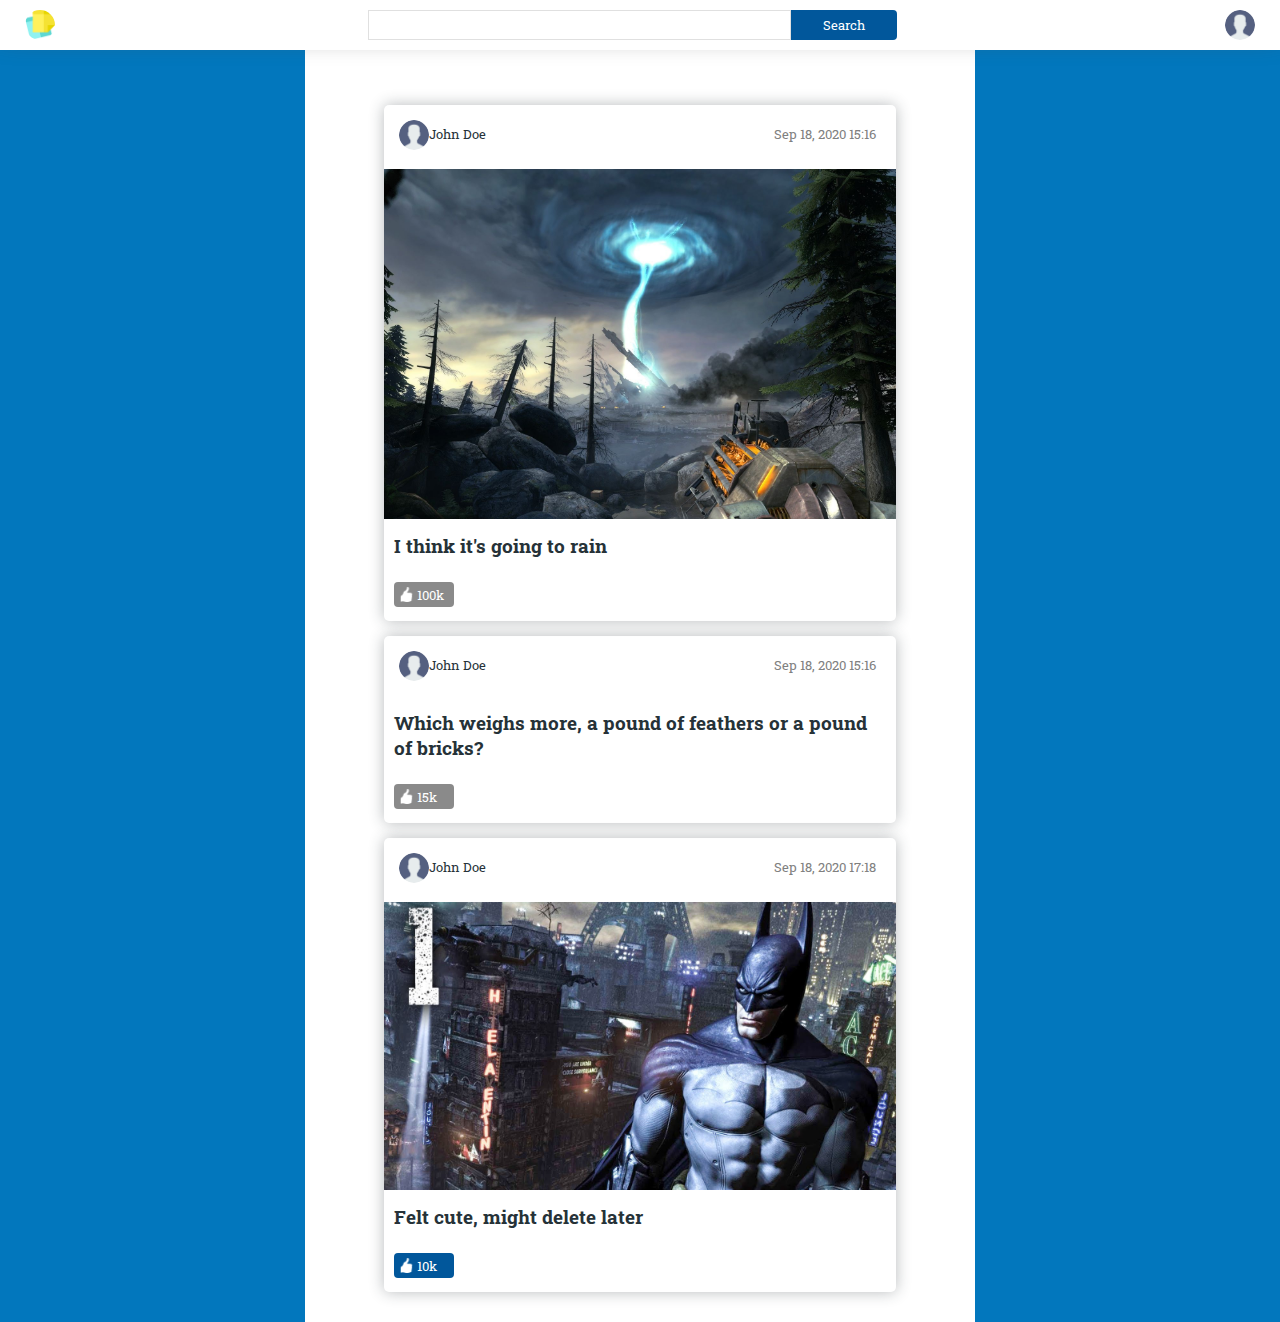
==== hw2/index.html @ a75a6961 "Proposed organization into directories" ====
<!DOCTYPE html>
<html lang="en" dir="ltr">
  <head>
    <meta charset="utf-8">
    <link href="https://fonts.googleapis.com/css2?family=Roboto+Slab&display=swap" rel="stylesheet">
    <link rel="stylesheet" href="res/css/style.css">
    <title>postIt! Just Post It</title>
  </head>
  <body>
    <header>
      <nav>
        <div class="logo-container">
          <img src="res/images/logo.png" alt="postIt">
        </div>
        <div class="search-container">
          <input type="text" name="search"><button type="button">Search</button>
        </div>
        <div class="avatar-container">
          <img src="res/images/avatar.png" class="avatar" alt="Me">
        </div>
      </nav>
    </header>
    <section class="main-container">
      <div class="post">
        <div class="post-author">
          <span class="post-author-info">
            <img src="res/images/avatar.png" alt="Post author">
            <small>John Doe</small>
          </span>
          <small>Sep 18, 2020 15:16</small>
        </div>
        <div class="post-image">
          <img src="res/images/posts/1.jpg" alt="">
        </div>
        <div class="post-title">
          <h3>I think it's going to rain</h3>
        </div>
        <div class="post-actions">
          <button type="button" name="like" class="like-button">100k</button>
        </div>
      </div>

      <div class="post">
        <div class="post-author">
          <span class="post-author-info">
            <img src="res/images/avatar.png" alt="Post author">
            <small>John Doe</small>
          </span>
          <small>Sep 18, 2020 15:16</small>
        </div>
        <div class="post-title">
          <h3>Which weighs more, a pound of feathers or a pound of bricks?</h3>
        </div>
        <div class="post-actions">
          <button type="button" name="like" class="like-button">15k</button>
        </div>
      </div>

      <div class="post">
        <div class="post-author">
          <span class="post-author-info">
            <img src="res/images/avatar.png" alt="Post author">
            <small>John Doe</small>
          </span>
          <small>Sep 18, 2020 17:18</small>
        </div>
        <div class="post-image">
          <img src="res/images/posts/2.jpg" alt="">
        </div>
        <div class="post-title">
          <h3>Felt cute, might delete later</h3>
        </div>
        <div class="post-actions">
          <button type="button" name="like" class="like-button liked">10k</button>
        </div>
      </div>

    </section>
  </body>
</html>
---- hw2/res/css/style.css ----
* {
    font-family: 'Roboto Slab', serif;
    outline: none;
}

html, body {
    margin: 0;
    padding: 0;
    width: 100%;
    height: 100%;
}

body {
    background-color: #0277bd;
    color: #263238;
}

a {
    color: #40c4ff;
}

.login-page {
    width: 100%;
    height: 100%;
    display: flex;
    justify-content: center;
    align-items: center;
}

#login-container {
    background-image: url(../images/logo.png);
    background-size: 20% auto;
    background-repeat: no-repeat;
    background-position: 15px 15px;
    min-width: 25%;
    padding: 45px 45px;
    background-color: #ffffff;
    box-shadow: 0 0 15px rgba(38, 50, 56, 0.33);
    text-align: center;
}

#login-container form div > input {
    padding: 8px 16px;
    margin: 4px 0;
}

button {
    padding: 8px 16px;
    margin: 4px 0;
    color: #ffffff;
    background-color: #01579b;
    border: none;
    border-radius: 4px;
}

button:hover {
    box-shadow: 0 0 5px rgba(38, 50, 56, 0.7);
    cursor: pointer;
}

header {
    position: fixed;
    width: 100%;
    top: 0;
    z-index: 1;
}

header:hover {
    box-shadow: 0 -20px 30px #4d4d4d;
}

nav {
    display: flex;
    background-color: #ffffff;
    align-items: center;
}

nav div {
    height: 30px;
    flex-grow: 4;
    padding: 10px;
}

nav div img {
    height: 100%;
    width: 30px;
    margin-left: 15px;
    border-radius: 100%;
    object-fit: cover;
    object-position: top center;
}

nav div.search-container > input {
    box-sizing: border-box;
    height: 30px;
    width: 80%;
    margin: 0;
    padding: 5px;
    border: 1px solid #e0e0e0;
}

nav div.search-container > button {
    height: 30px;
    width: 20%;
    margin: 0;
    padding: 5px;
    border-top-left-radius: 0;
    border-bottom-left-radius: 0;
}

nav div.avatar-container {
    margin-right: 15px;
    text-align: right;
}

.main-container {
    width: 50%;
    min-height: 100%;
    margin: auto auto;
    padding: 90px 15px 15px 15px;
    background-color: #ffffff;
}

.post {
    width: 80%;
    margin: 15px auto;
    box-shadow: 0 0 15px rgba(38, 50, 56, 0.33);
    border-radius: 5px;
}

.post .post-author {
    padding: 10px;
}

.post .post-author::after {
    content: "";
    display: block;
    clear: both;
}

.post .post-author .post-author-info {
    float: left;
    position: relative;
    width: 50%;
}

.post .post-author .post-author-info img {
    width: 30px;
    height: 30px;
    border-radius: 100%;
    object-fit: cover;
    object-position: top;
    margin: 5px;
}

.post .post-author .post-author-info small {
    position: absolute;
    top: 10px;
    left: 35px;
}

.post .post-author .post-author-info + small {
    float: right;
    color: grey;
    padding: 10px;
}

.post .post-image img {
    width: 100%;
    min-height: 150px;
    max-height: 350px;
    object-fit: cover;
    object-position: top center;
}

.post .post-title {
    padding: 10px;
}

.post .post-title h3 {
    display: inline;
}

.post .post-title ~ .post-actions {
    padding: 10px;
}

.like-button {
    background-image: url(../images/like.png);
    background-size: 15px;
    background-repeat: no-repeat;
    background-position: 5px center;
    background-color: #8a8a8a;
    width: 60px;
    height: 25px;
    padding-left: 23px;
    line-height: 10px;
    text-align: left;
    border: none;
}

.like-button.liked {
    background-color: #01579b;
}
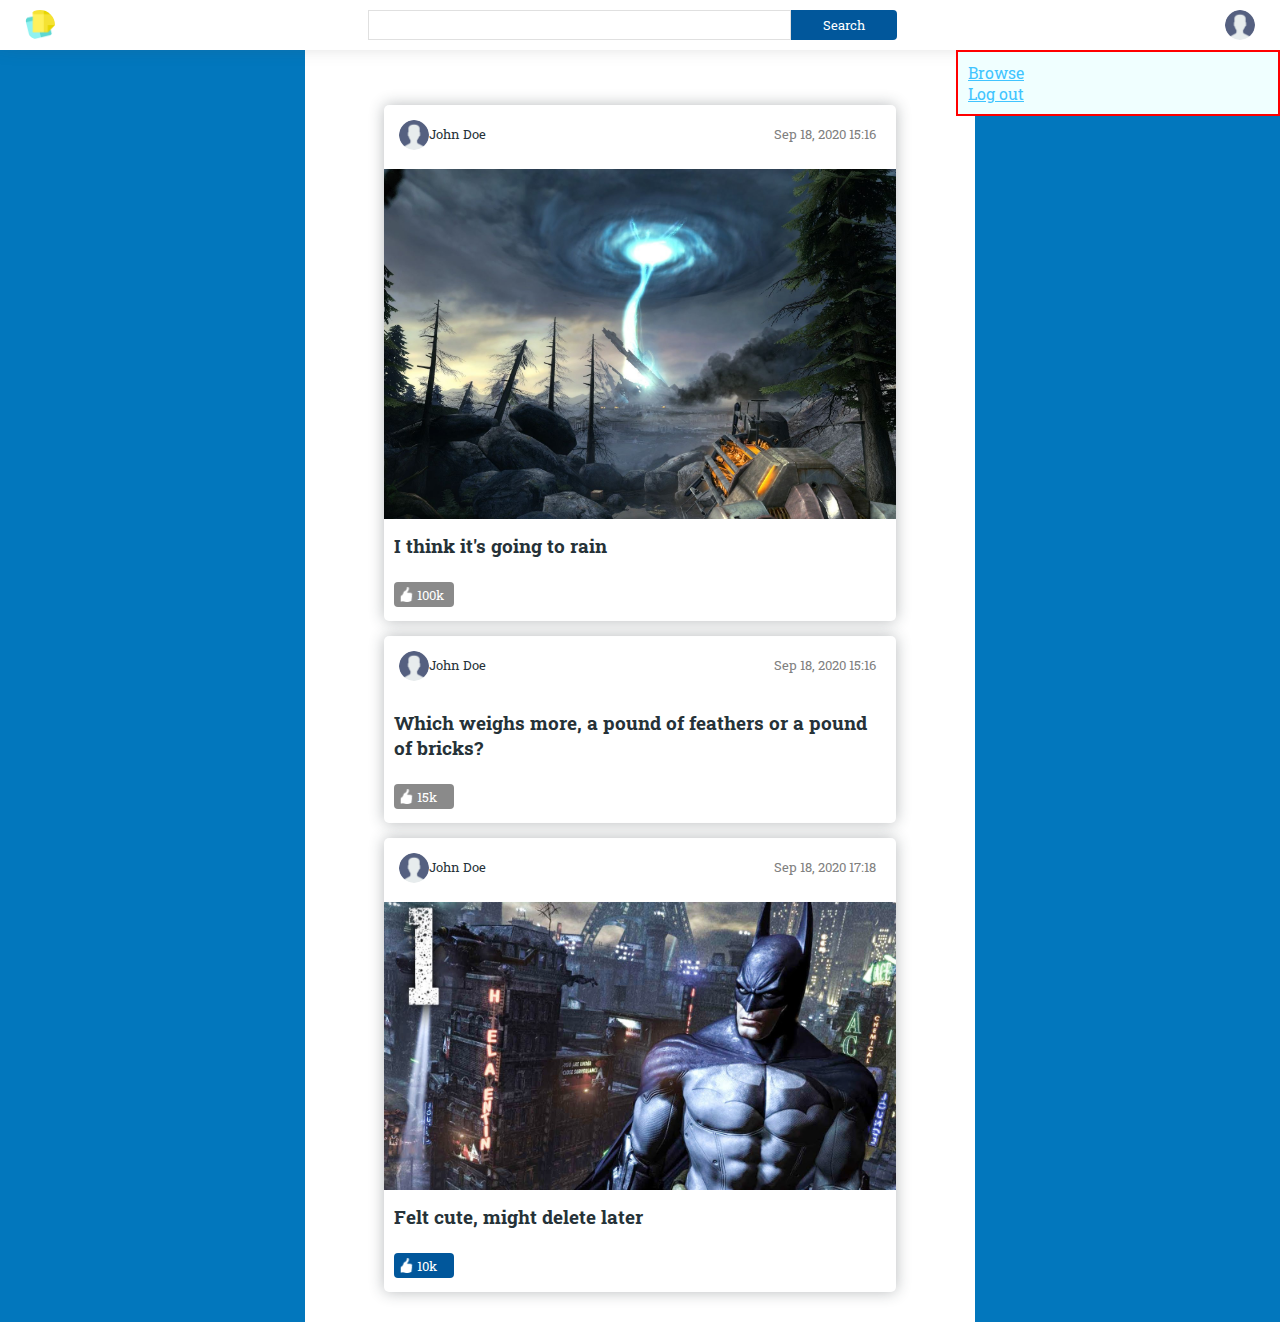
==== commit f4095227: "Task #1 functional" ====
--- a/hw2/index.html
+++ b/hw2/index.html
@@ -4,6 +4,8 @@
     <meta charset="utf-8">
     <link href="https://fonts.googleapis.com/css2?family=Roboto+Slab&display=swap" rel="stylesheet">
     <link rel="stylesheet" href="res/css/style.css">
+      <script src="https://code.jquery.com/jquery-3.5.1.js" integrity="sha256-QWo7LDvxbWT2tbbQ97B53yJnYU3WhH/C8ycbRAkjPDc=" crossorigin="anonymous"></script>
+      <script src="res/js/script.js"></script>
     <title>postIt! Just Post It</title>
   </head>
   <body>
@@ -17,6 +19,11 @@
         </div>
         <div class="avatar-container">
           <img src="res/images/avatar.png" class="avatar" alt="Me">
+        </div>
+        <div id="profile-menu" class="dropdown">
+            <!-- user info -->
+            <a href="browse.html">Browse</a>
+            <a href="login.html">Log out</a>
         </div>
       </nav>
     </header>
--- a/hw2/res/css/style.css
+++ b/hw2/res/css/style.css
@@ -112,6 +112,24 @@
     margin-right: 15px;
     text-align: right;
 }
+
+/* somehow position dropdown over everything else, under profile image...*/
+#profile-menu {
+    /*display:none;*/
+    border: 2px solid red;
+    background-color: azure;
+    position: absolute;
+    top:100%;
+    right:0;
+    width: 300px;
+    height:auto;
+}
+#profile-menu a,
+#profile-menu span {
+    display: block;
+    position: relative;
+}
+
 
 .main-container {
     width: 50%;
